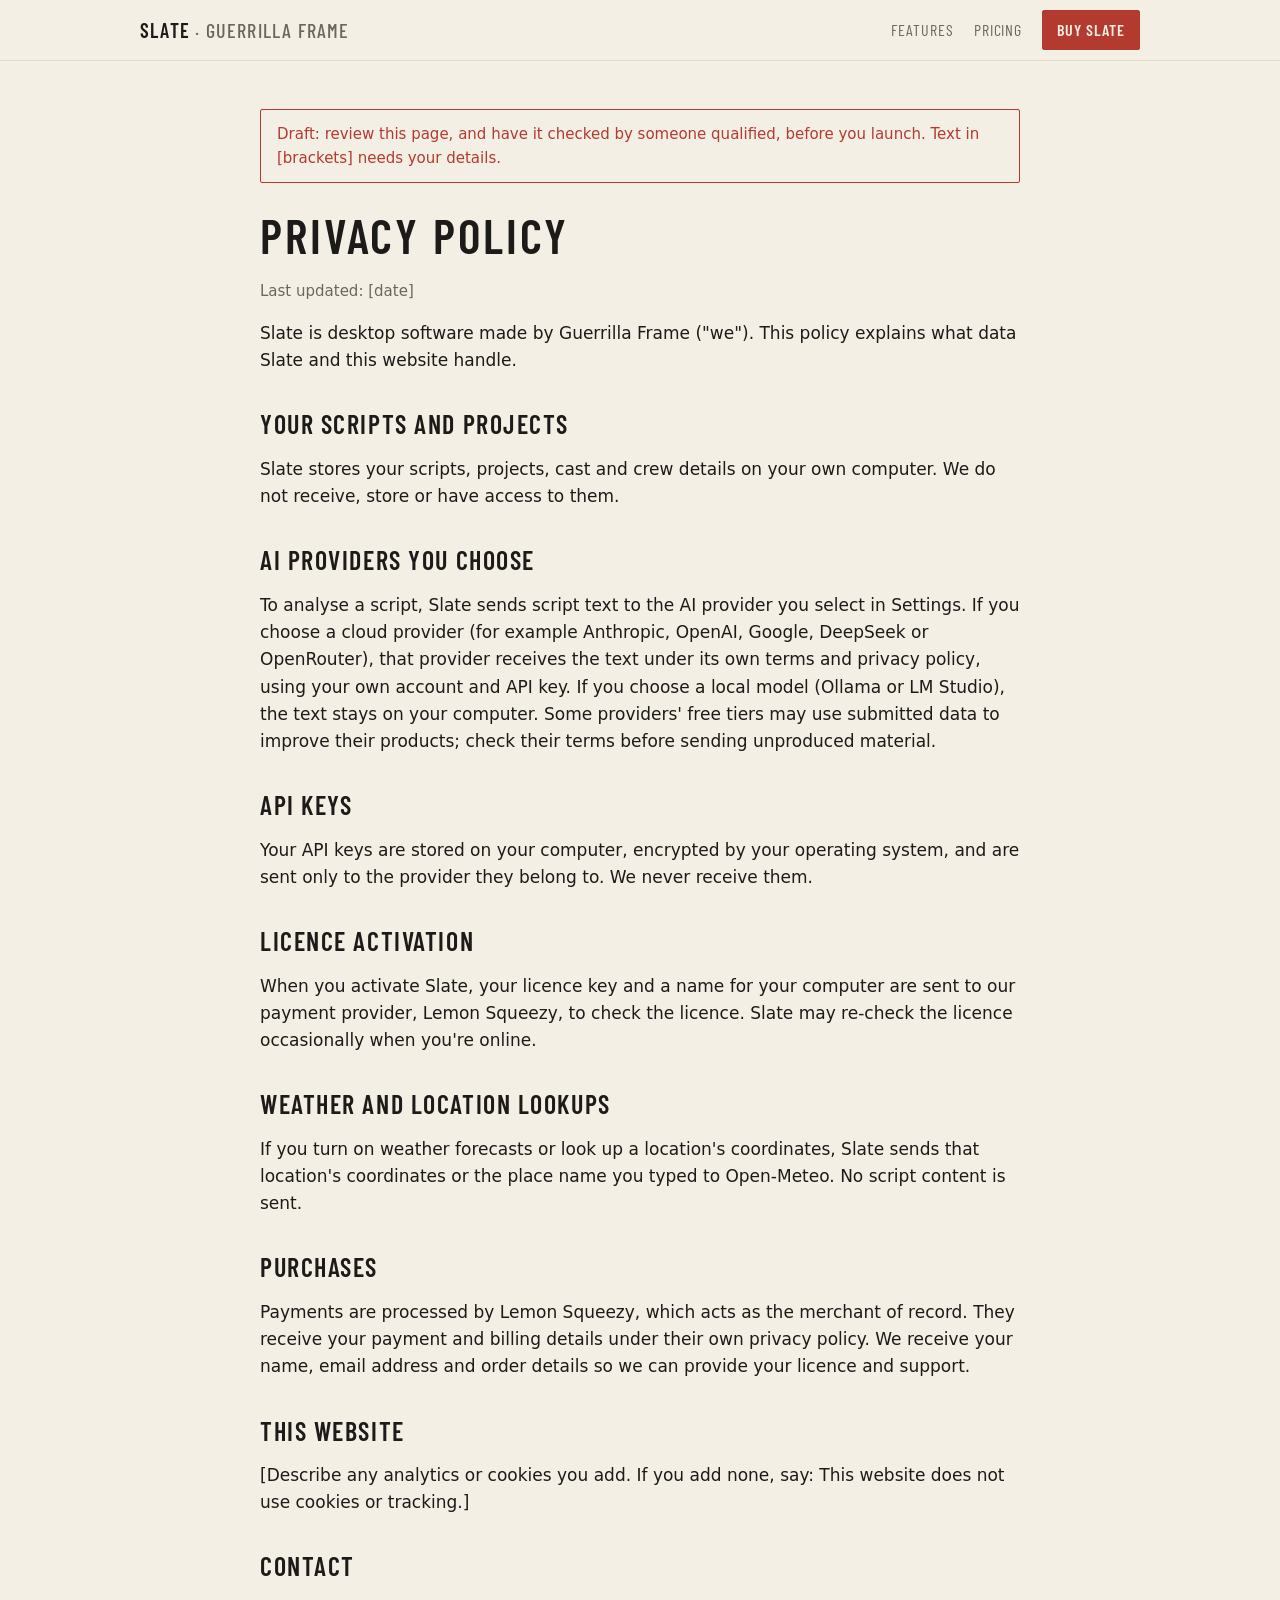
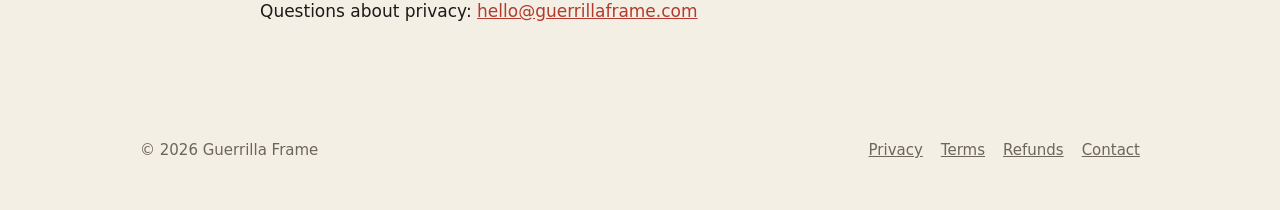
==== privacy.html @ 14476fd5 "Add files via upload" ====
<!DOCTYPE html>
<html lang="en">
<head>
  <meta charset="utf-8">
  <meta name="viewport" content="width=device-width, initial-scale=1">
  <title>Privacy policy · Slate · Guerrilla Frame</title>
  <link rel="preconnect" href="https://fonts.googleapis.com">
  <link rel="preconnect" href="https://fonts.gstatic.com" crossorigin>
  <link href="https://fonts.googleapis.com/css2?family=Barlow+Condensed:wght@500;600&family=Courier+Prime:wght@400;700&display=swap" rel="stylesheet">
  <link rel="stylesheet" href="styles.css">
</head>
<body>
<header class="site-header">
  <div class="wrap">
    <a class="brand" href="index.html">Slate <span>· Guerrilla Frame</span></a>
    <nav class="nav"><a href="index.html#features">Features</a><a href="index.html#pricing">Pricing</a><a class="btn btn-primary" href="index.html#pricing">Buy Slate</a></nav>
  </div>
</header>
<main class="wrap legal">
<p class="draft-note">Draft: review this page, and have it checked by someone qualified, before you launch. Text in [brackets] needs your details.</p>
<h1>Privacy policy</h1>
<p class="cta-note">Last updated: [date]</p>

<p>Slate is desktop software made by Guerrilla Frame ("we"). This policy explains what data Slate and this website handle.</p>
<h2>Your scripts and projects</h2>
<p>Slate stores your scripts, projects, cast and crew details on your own computer. We do not receive, store or have access to them.</p>
<h2>AI providers you choose</h2>
<p>To analyse a script, Slate sends script text to the AI provider you select in Settings. If you choose a cloud provider (for example Anthropic, OpenAI, Google, DeepSeek or OpenRouter), that provider receives the text under its own terms and privacy policy, using your own account and API key. If you choose a local model (Ollama or LM Studio), the text stays on your computer. Some providers' free tiers may use submitted data to improve their products; check their terms before sending unproduced material.</p>
<h2>API keys</h2>
<p>Your API keys are stored on your computer, encrypted by your operating system, and are sent only to the provider they belong to. We never receive them.</p>
<h2>Licence activation</h2>
<p>When you activate Slate, your licence key and a name for your computer are sent to our payment provider, Lemon Squeezy, to check the licence. Slate may re-check the licence occasionally when you're online.</p>
<h2>Weather and location lookups</h2>
<p>If you turn on weather forecasts or look up a location's coordinates, Slate sends that location's coordinates or the place name you typed to Open-Meteo. No script content is sent.</p>
<h2>Purchases</h2>
<p>Payments are processed by Lemon Squeezy, which acts as the merchant of record. They receive your payment and billing details under their own privacy policy. We receive your name, email address and order details so we can provide your licence and support.</p>
<h2>This website</h2>
<p>[Describe any analytics or cookies you add. If you add none, say: This website does not use cookies or tracking.]</p>
<h2>Contact</h2>
<p>Questions about privacy: <a href="mailto:hello@guerrillaframe.com">hello@guerrillaframe.com</a></p>

</main>
<footer>
  <div class="wrap">
    <span>© 2026 Guerrilla Frame</span>
    <nav><a href="privacy.html">Privacy</a><a href="terms.html">Terms</a><a href="refunds.html">Refunds</a><a href="mailto:hello@guerrillaframe.com">Contact</a></nav>
  </div>
</footer>
</body>
</html>
---- styles.css ----
/* Guerrilla Frame / Slate site styles
   Light theme "Script page", dark theme "Darkroom" (follows the visitor's OS setting). */

:root {
  --bg: #F4EFE4;
  --panel: #FBF8F1;
  --rule: #E3DCCB;
  --text: #1C1B19;
  --text-muted: #6B665C;
  --accent: #B23A2E;
  --accent-text: #F4EFE4;
  --info: #8FB3D9;
  --cast: #D93B3B;
  --stunt: #E8862E;
  --extras: #4E9A4A;
  --sfx: #3B78C2;
  --props: #8456B8;
  --vehicle: #E07AA8;
  --header-bg: #F4EFE4;
}

@media (prefers-color-scheme: dark) {
  :root {
    --bg: #161412;
    --panel: #2A2622;
    --rule: #3A3530;
    --text: #E8E1D6;
    --text-muted: #A39A8C;
    --accent: #C2352B;
    --accent-text: #E8E1D6;
    --info: #D99A3D;
    --header-bg: #0E0D0C;
  }
}

* { box-sizing: border-box; }

html { scroll-behavior: smooth; }

body {
  margin: 0;
  background: var(--bg);
  color: var(--text);
  font: 17px/1.6 system-ui, -apple-system, "Segoe UI", Roboto, sans-serif;
}

a { color: var(--accent); }
a:hover { text-decoration: none; }

.wrap { max-width: 1040px; margin: 0 auto; padding: 0 20px; }

/* Header */
.site-header {
  background: var(--header-bg);
  border-bottom: 1px solid var(--rule);
  position: sticky; top: 0; z-index: 10;
}
.site-header .wrap {
  display: flex; align-items: center; justify-content: space-between;
  gap: 16px; min-height: 60px;
}
.brand, .nav a, h1, h2, h3, .kicker, .btn, .strip-tag, th {
  font-family: "Barlow Condensed", system-ui, sans-serif;
  text-transform: uppercase;
  letter-spacing: 0.06em;
}
.brand { font-weight: 600; font-size: 20px; color: var(--text); text-decoration: none; }
.brand span { color: var(--text-muted); font-weight: 500; }
.nav { display: flex; gap: 20px; align-items: center; flex-wrap: wrap; }
.nav a { color: var(--text-muted); text-decoration: none; font-size: 16px; }
.nav a:hover { color: var(--text); }

/* Buttons */
.btn {
  display: inline-block; padding: 10px 20px; border-radius: 2px;
  font-weight: 600; font-size: 18px; text-decoration: none;
  border: 1px solid var(--accent);
}
.btn-primary { background: var(--accent); color: var(--accent-text); }
.btn-primary:hover { filter: brightness(1.08); }
.btn-ghost { color: var(--text); border-color: var(--rule); }
.btn-ghost:hover { border-color: var(--text-muted); }
.nav .btn { color: var(--accent-text); padding: 6px 14px; font-size: 16px; }

/* Hero */
.hero { padding: 72px 0 56px; border-bottom: 1px solid var(--rule); }
.kicker { color: var(--accent); font-size: 16px; font-weight: 600; margin: 0 0 12px; }
h1 { font-size: clamp(40px, 7vw, 72px); line-height: 1; margin: 0 0 20px; font-weight: 600; }
.lede { font-size: 20px; max-width: 640px; margin: 0 0 28px; }
.lede .mono, .mono { font-family: "Courier Prime", "Courier New", monospace; }
.cta-row { display: flex; gap: 12px; flex-wrap: wrap; align-items: center; }
.cta-note { color: var(--text-muted); font-size: 15px; }

/* Sections */
section { padding: 64px 0; border-bottom: 1px solid var(--rule); }
h2 { font-size: clamp(28px, 4vw, 40px); margin: 0 0 12px; font-weight: 600; line-height: 1.1; }
.section-intro { color: var(--text-muted); max-width: 680px; margin: 0 0 32px; }
h3 { font-size: 21px; margin: 0 0 6px; font-weight: 600; }

/* Screenshot placeholders */
.shot {
  margin-top: 40px; border: 1px solid var(--rule); border-radius: 4px;
  background: var(--panel); aspect-ratio: 16 / 9;
  display: flex; align-items: center; justify-content: center;
  color: var(--text-muted); font-family: "Courier Prime", monospace; font-size: 15px;
  text-align: center; padding: 16px; overflow: hidden;
}
.shot img { width: 100%; height: 100%; object-fit: cover; display: block; }

/* Feature grid */
.grid { display: grid; grid-template-columns: repeat(auto-fit, minmax(280px, 1fr)); gap: 16px; }
.card {
  background: var(--panel); border: 1px solid var(--rule); border-radius: 4px;
  padding: 20px 20px 20px 18px; border-left: 3px solid var(--rule);
}
.card p { margin: 0; color: var(--text-muted); font-size: 16px; }
.card.c-cast { border-left-color: var(--cast); }
.card.c-stunt { border-left-color: var(--stunt); }
.card.c-extras { border-left-color: var(--extras); }
.card.c-sfx { border-left-color: var(--sfx); }
.card.c-props { border-left-color: var(--props); }
.card.c-vehicle { border-left-color: var(--vehicle); }

/* Strip sample */
.strip {
  display: grid; grid-template-columns: 90px 1fr; margin-top: 32px;
  border: 1px solid var(--rule); border-radius: 4px; overflow: hidden; background: var(--panel);
}
.strip-num {
  background: #2C4A6E; color: #E8E1D6; display: flex; flex-direction: column;
  align-items: center; justify-content: center; font-family: "Barlow Condensed", sans-serif;
  font-weight: 600; letter-spacing: 0.06em; padding: 12px 4px;
}
.strip-num b { font-size: 26px; }
.strip-body { padding: 14px 18px; }
.strip-head { font-family: "Courier Prime", monospace; font-weight: 700; display: flex; justify-content: space-between; gap: 8px; }
.strip-head .pg { color: var(--accent); }
.strip-body p { margin: 6px 0 10px; font-family: "Courier Prime", monospace; color: var(--text-muted); font-size: 15px; }
.tags { display: flex; gap: 6px; flex-wrap: wrap; }
.strip-tag { font-size: 14px; padding: 1px 8px; border-radius: 2px; border-left: 3px solid; background: var(--bg); font-weight: 600; }
.t-cast { border-color: var(--cast); }
.t-stunt { border-color: var(--stunt); }
.t-sfx { border-color: var(--sfx); }
.t-veh { border-color: var(--vehicle); }

/* AI choice table */
table { width: 100%; border-collapse: collapse; background: var(--panel); border: 1px solid var(--rule); }
th, td { text-align: left; padding: 12px 14px; border-bottom: 1px solid var(--rule); vertical-align: top; }
th { font-size: 16px; color: var(--text-muted); font-weight: 600; }
td { font-size: 16px; }
tr:last-child td { border-bottom: 0; }
.table-scroll { overflow-x: auto; }

/* Pricing */
.price-box {
  background: var(--panel); border: 1px solid var(--rule); border-top: 3px solid var(--accent);
  border-radius: 4px; padding: 28px; max-width: 520px;
}
.price { font-family: "Barlow Condensed", sans-serif; font-size: 56px; font-weight: 600; line-height: 1; margin: 0 0 4px; }
.price small { font-size: 20px; color: var(--text-muted); letter-spacing: 0.06em; }
.price-box ul { padding-left: 20px; margin: 16px 0 24px; }
.price-box li { margin-bottom: 4px; }

/* FAQ */
details { border-bottom: 1px solid var(--rule); padding: 14px 0; }
details:first-of-type { border-top: 1px solid var(--rule); }
summary { cursor: pointer; font-weight: 600; }
details p { margin: 10px 0 0; color: var(--text-muted); }

/* About */
.about { display: grid; grid-template-columns: 1fr; gap: 16px; max-width: 720px; }

/* Footer */
footer { padding: 32px 0 48px; color: var(--text-muted); font-size: 15px; }
footer .wrap { display: flex; justify-content: space-between; gap: 16px; flex-wrap: wrap; }
footer a { color: var(--text-muted); }
footer nav { display: flex; gap: 18px; flex-wrap: wrap; }

/* Legal pages */
.legal { padding: 48px 0 64px; max-width: 760px; }
.legal h1 { font-size: clamp(34px, 5vw, 48px); }
.legal h2 { font-size: 26px; margin-top: 36px; }
.draft-note {
  border: 1px solid var(--accent); border-radius: 2px; padding: 12px 16px;
  color: var(--accent); font-size: 15px; margin: 0 0 28px;
}

/* Focus visibility */
a:focus-visible, summary:focus-visible { outline: 2px solid var(--info); outline-offset: 2px; }

@media (max-width: 640px) {
  .nav a:not(.btn) { display: none; }
  .hero { padding: 48px 0 40px; }
  section { padding: 48px 0; }
  .strip { grid-template-columns: 64px 1fr; }
}
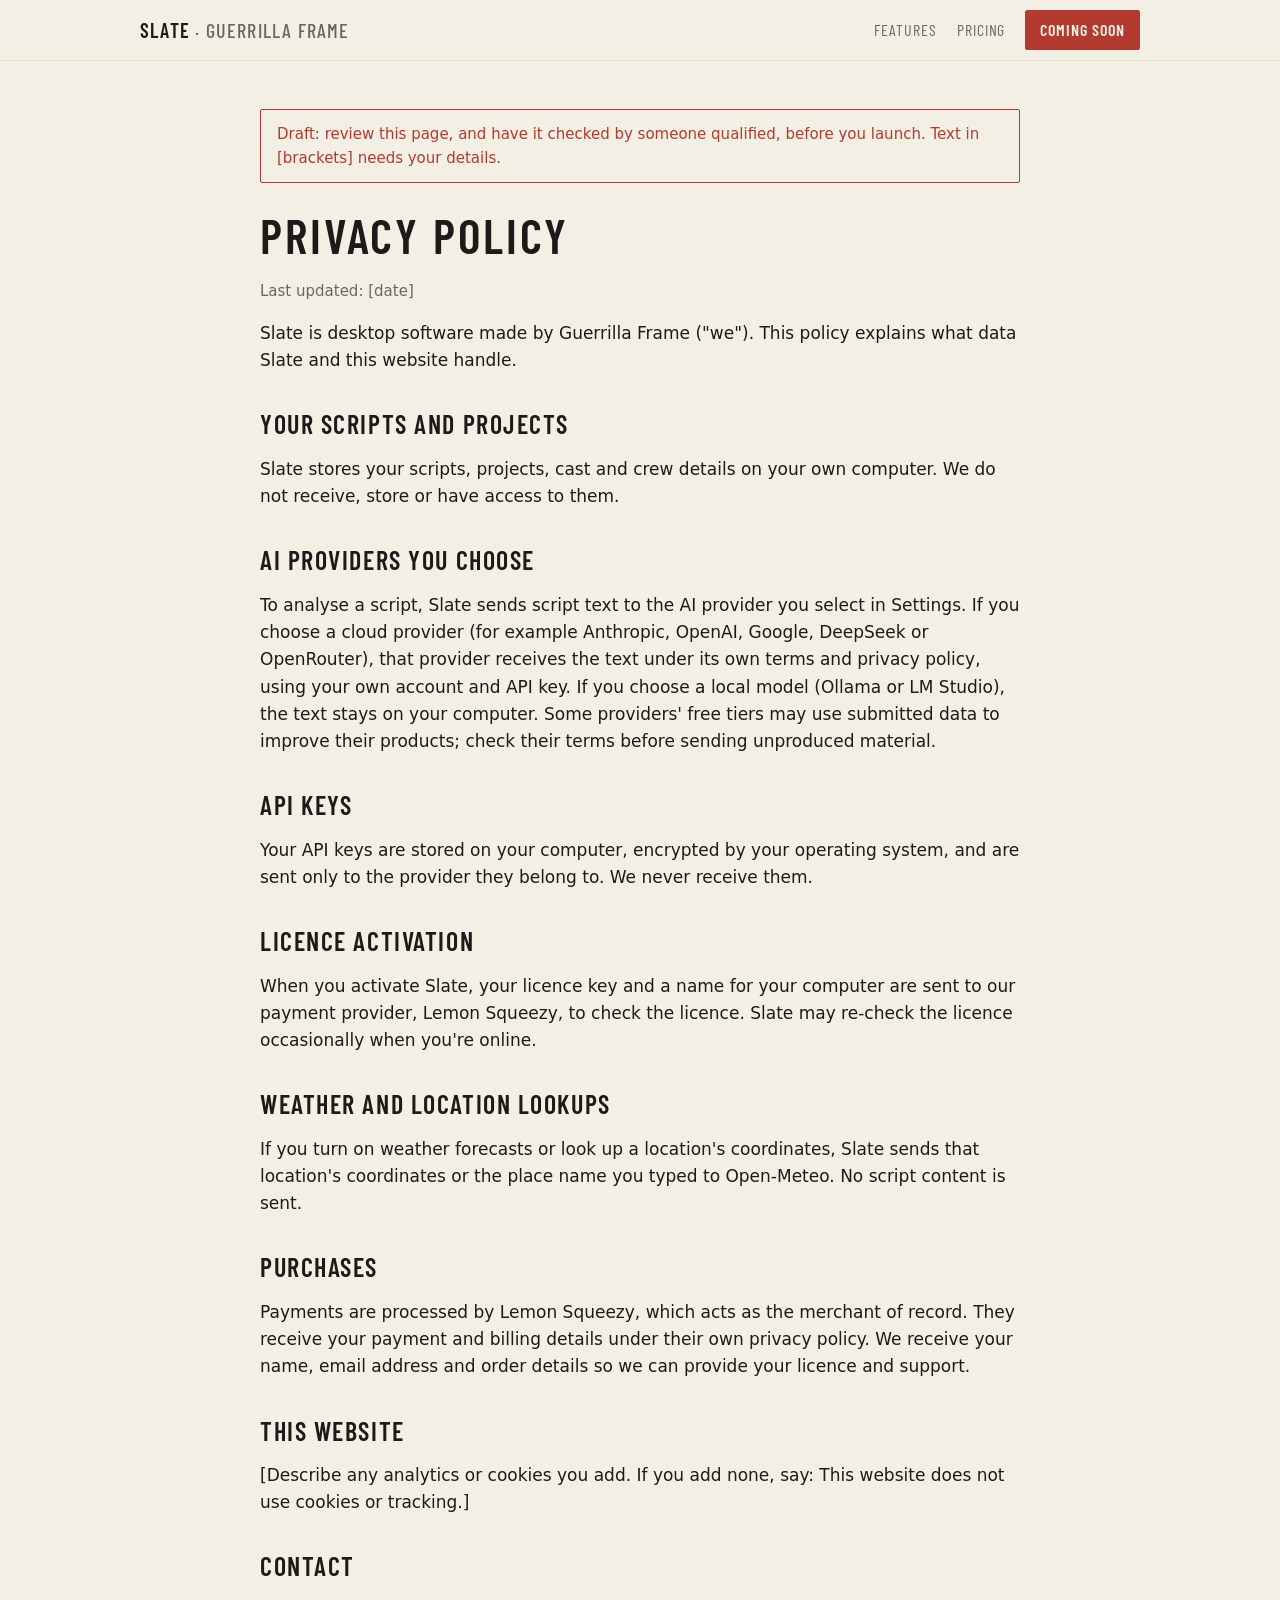
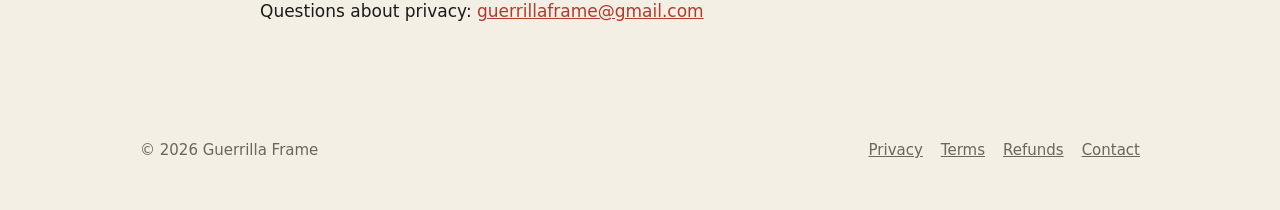
==== commit 3c2ab440: "Add files via upload" ====
--- a/privacy.html
+++ b/privacy.html
@@ -13,7 +13,7 @@
 <header class="site-header">
   <div class="wrap">
     <a class="brand" href="index.html">Slate <span>· Guerrilla Frame</span></a>
-    <nav class="nav"><a href="index.html#features">Features</a><a href="index.html#pricing">Pricing</a><a class="btn btn-primary" href="index.html#pricing">Buy Slate</a></nav>
+    <nav class="nav"><a href="index.html#features">Features</a><a href="index.html#pricing">Pricing</a><a class="btn btn-primary" href="index.html#pricing">Coming soon</a></nav>
   </div>
 </header>
 <main class="wrap legal">
@@ -37,13 +37,13 @@
 <h2>This website</h2>
 <p>[Describe any analytics or cookies you add. If you add none, say: This website does not use cookies or tracking.]</p>
 <h2>Contact</h2>
-<p>Questions about privacy: <a href="mailto:hello@guerrillaframe.com">hello@guerrillaframe.com</a></p>
+<p>Questions about privacy: <a href="mailto:guerrillaframe@gmail.com">guerrillaframe@gmail.com</a></p>
 
 </main>
 <footer>
   <div class="wrap">
     <span>© 2026 Guerrilla Frame</span>
-    <nav><a href="privacy.html">Privacy</a><a href="terms.html">Terms</a><a href="refunds.html">Refunds</a><a href="mailto:hello@guerrillaframe.com">Contact</a></nav>
+    <nav><a href="privacy.html">Privacy</a><a href="terms.html">Terms</a><a href="refunds.html">Refunds</a><a href="mailto:guerrillaframe@gmail.com">Contact</a></nav>
   </div>
 </footer>
 </body>
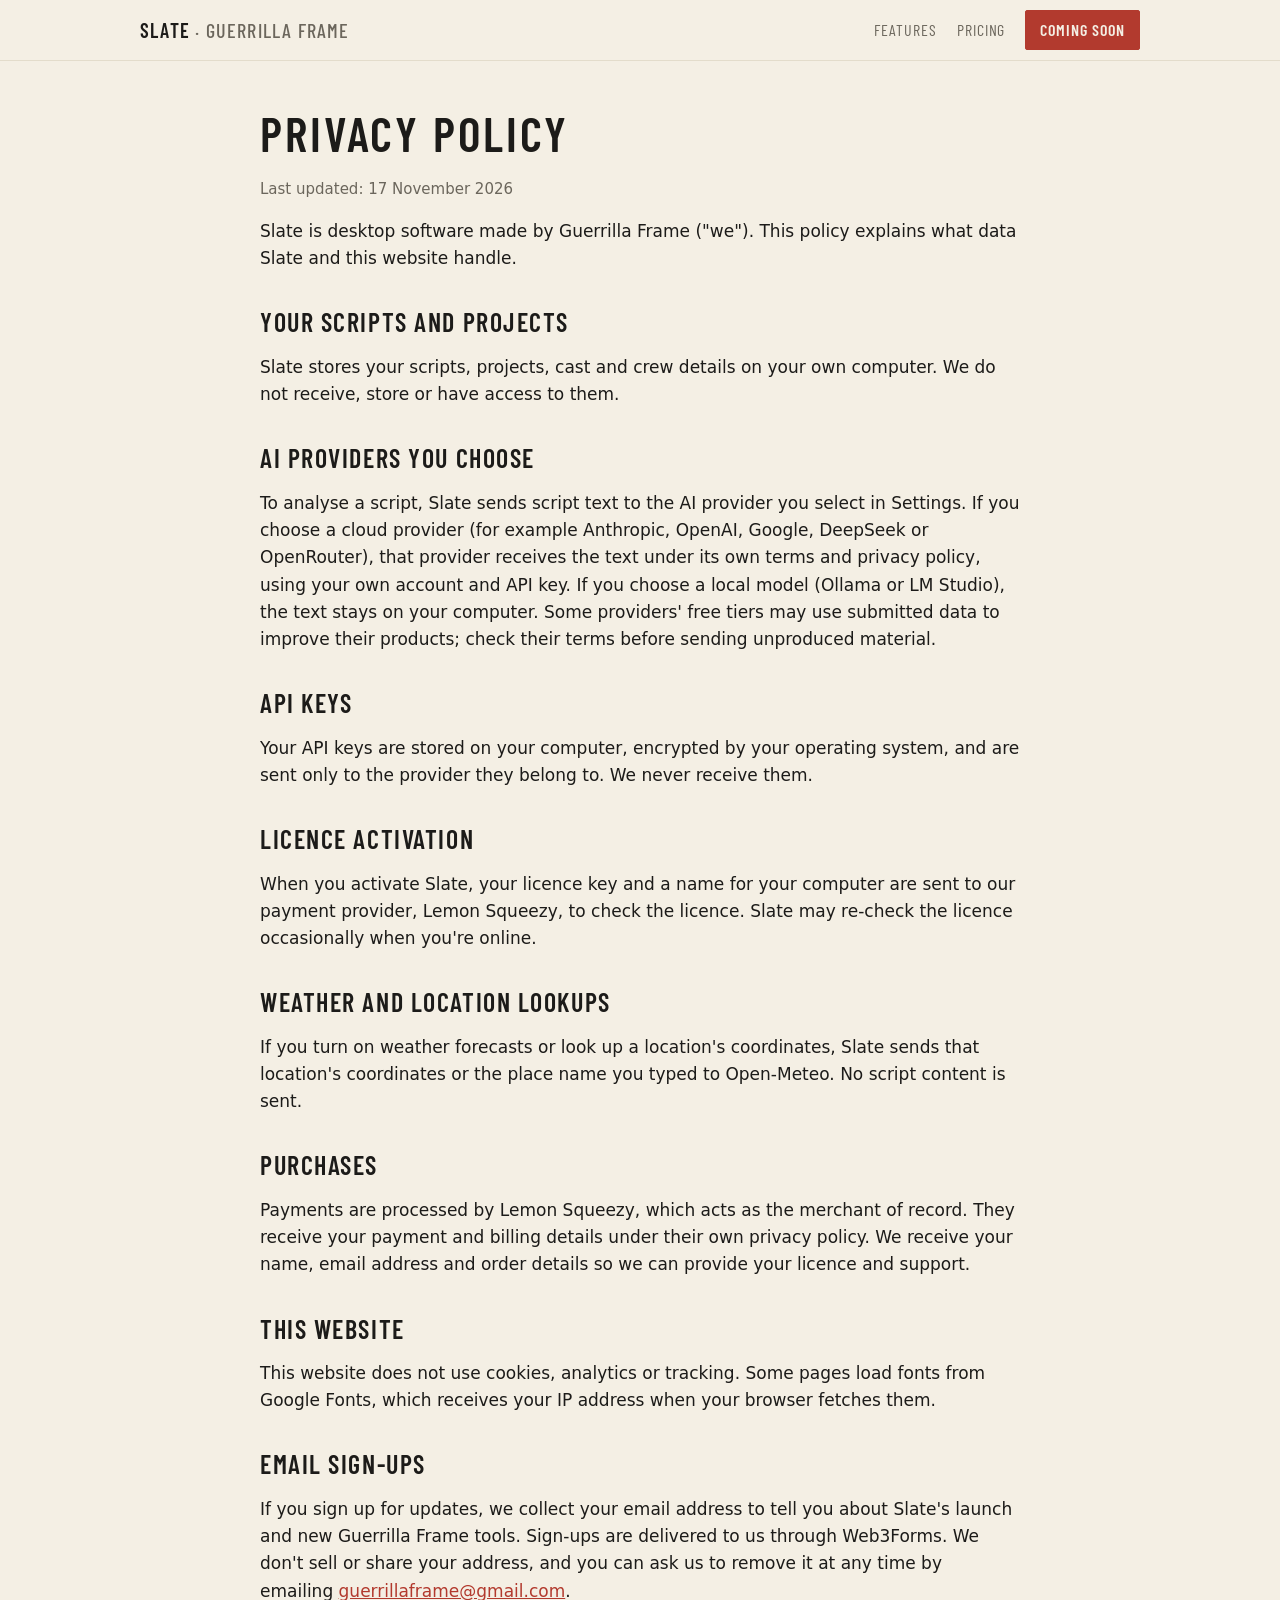
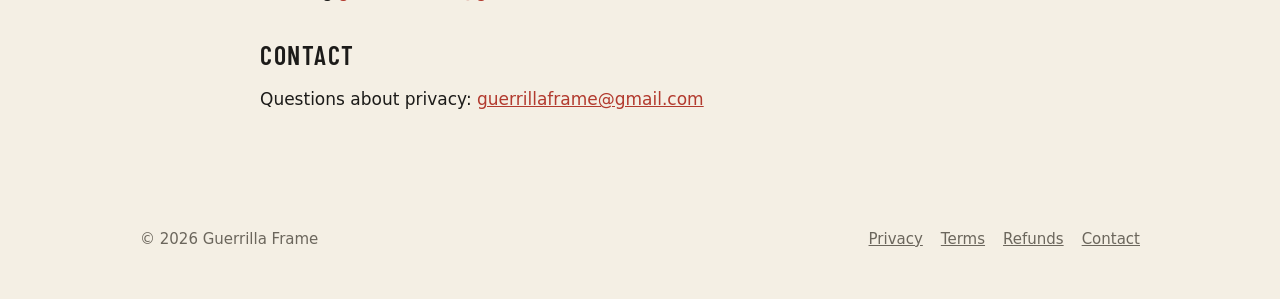
==== commit d2ae5b9b: "Remove draft notices and fill in policy placeholders - Terms: 2-computer licence, South African gove" ====
--- a/privacy.html
+++ b/privacy.html
@@ -17,9 +17,8 @@
   </div>
 </header>
 <main class="wrap legal">
-<p class="draft-note">Draft: review this page, and have it checked by someone qualified, before you launch. Text in [brackets] needs your details.</p>
 <h1>Privacy policy</h1>
-<p class="cta-note">Last updated: [date]</p>
+<p class="cta-note">Last updated: 17 November 2026</p>
 
 <p>Slate is desktop software made by Guerrilla Frame ("we"). This policy explains what data Slate and this website handle.</p>
 <h2>Your scripts and projects</h2>
@@ -35,7 +34,9 @@
 <h2>Purchases</h2>
 <p>Payments are processed by Lemon Squeezy, which acts as the merchant of record. They receive your payment and billing details under their own privacy policy. We receive your name, email address and order details so we can provide your licence and support.</p>
 <h2>This website</h2>
-<p>[Describe any analytics or cookies you add. If you add none, say: This website does not use cookies or tracking.]</p>
+<p>This website does not use cookies, analytics or tracking. Some pages load fonts from Google Fonts, which receives your IP address when your browser fetches them.</p>
+<h2>Email sign-ups</h2>
+<p>If you sign up for updates, we collect your email address to tell you about Slate's launch and new Guerrilla Frame tools. Sign-ups are delivered to us through Web3Forms. We don't sell or share your address, and you can ask us to remove it at any time by emailing <a href="mailto:guerrillaframe@gmail.com">guerrillaframe@gmail.com</a>.</p>
 <h2>Contact</h2>
 <p>Questions about privacy: <a href="mailto:guerrillaframe@gmail.com">guerrillaframe@gmail.com</a></p>
 
--- a/styles.css
+++ b/styles.css
@@ -194,3 +194,38 @@
   section { padding: 48px 0; }
   .strip { grid-template-columns: 64px 1fr; }
 }
+
+/* Screenshot gallery */
+.gallery { position: relative; margin-top: 40px; }
+.gallery-track {
+  display: flex; overflow-x: auto; scroll-snap-type: x mandatory;
+  scroll-behavior: smooth; border: 1px solid var(--rule); border-radius: 4px;
+  background: var(--panel); scrollbar-width: none;
+}
+.gallery-track::-webkit-scrollbar { display: none; }
+.gallery-track:focus-visible { outline: 2px solid var(--info); outline-offset: 2px; }
+.slide { flex: 0 0 100%; margin: 0; scroll-snap-align: start; }
+.slide img { display: block; width: 100%; aspect-ratio: 16 / 9; object-fit: contain; background: var(--panel); }
+.slide figcaption {
+  padding: 10px 16px; font-size: 15px; color: var(--text-muted);
+  border-top: 1px solid var(--rule);
+}
+.gallery-btn {
+  position: absolute; top: calc(50% - 22px); transform: translateY(-50%);
+  width: 44px; height: 44px; border-radius: 2px; border: 1px solid var(--rule);
+  background: var(--bg); color: var(--text); font-size: 28px; line-height: 1;
+  cursor: pointer; opacity: 0.92;
+}
+.gallery-btn:hover { border-color: var(--text-muted); opacity: 1; }
+.gallery-btn:focus-visible { outline: 2px solid var(--info); outline-offset: 2px; }
+.gallery-btn.prev { left: 10px; }
+.gallery-btn.next { right: 10px; }
+.gallery-dots { display: flex; justify-content: center; gap: 8px; margin-top: 14px; }
+.gallery-dots button {
+  width: 10px; height: 10px; padding: 0; border-radius: 50%;
+  border: 1px solid var(--text-muted); background: transparent; cursor: pointer;
+}
+.gallery-dots button[aria-selected="true"] { background: var(--accent); border-color: var(--accent); }
+.gallery.single .gallery-btn, .gallery.single .gallery-dots { display: none; }
+@media (max-width: 640px) { .gallery-btn { width: 36px; height: 36px; font-size: 22px; } }
+@media (prefers-reduced-motion: reduce) { .gallery-track { scroll-behavior: auto; } }
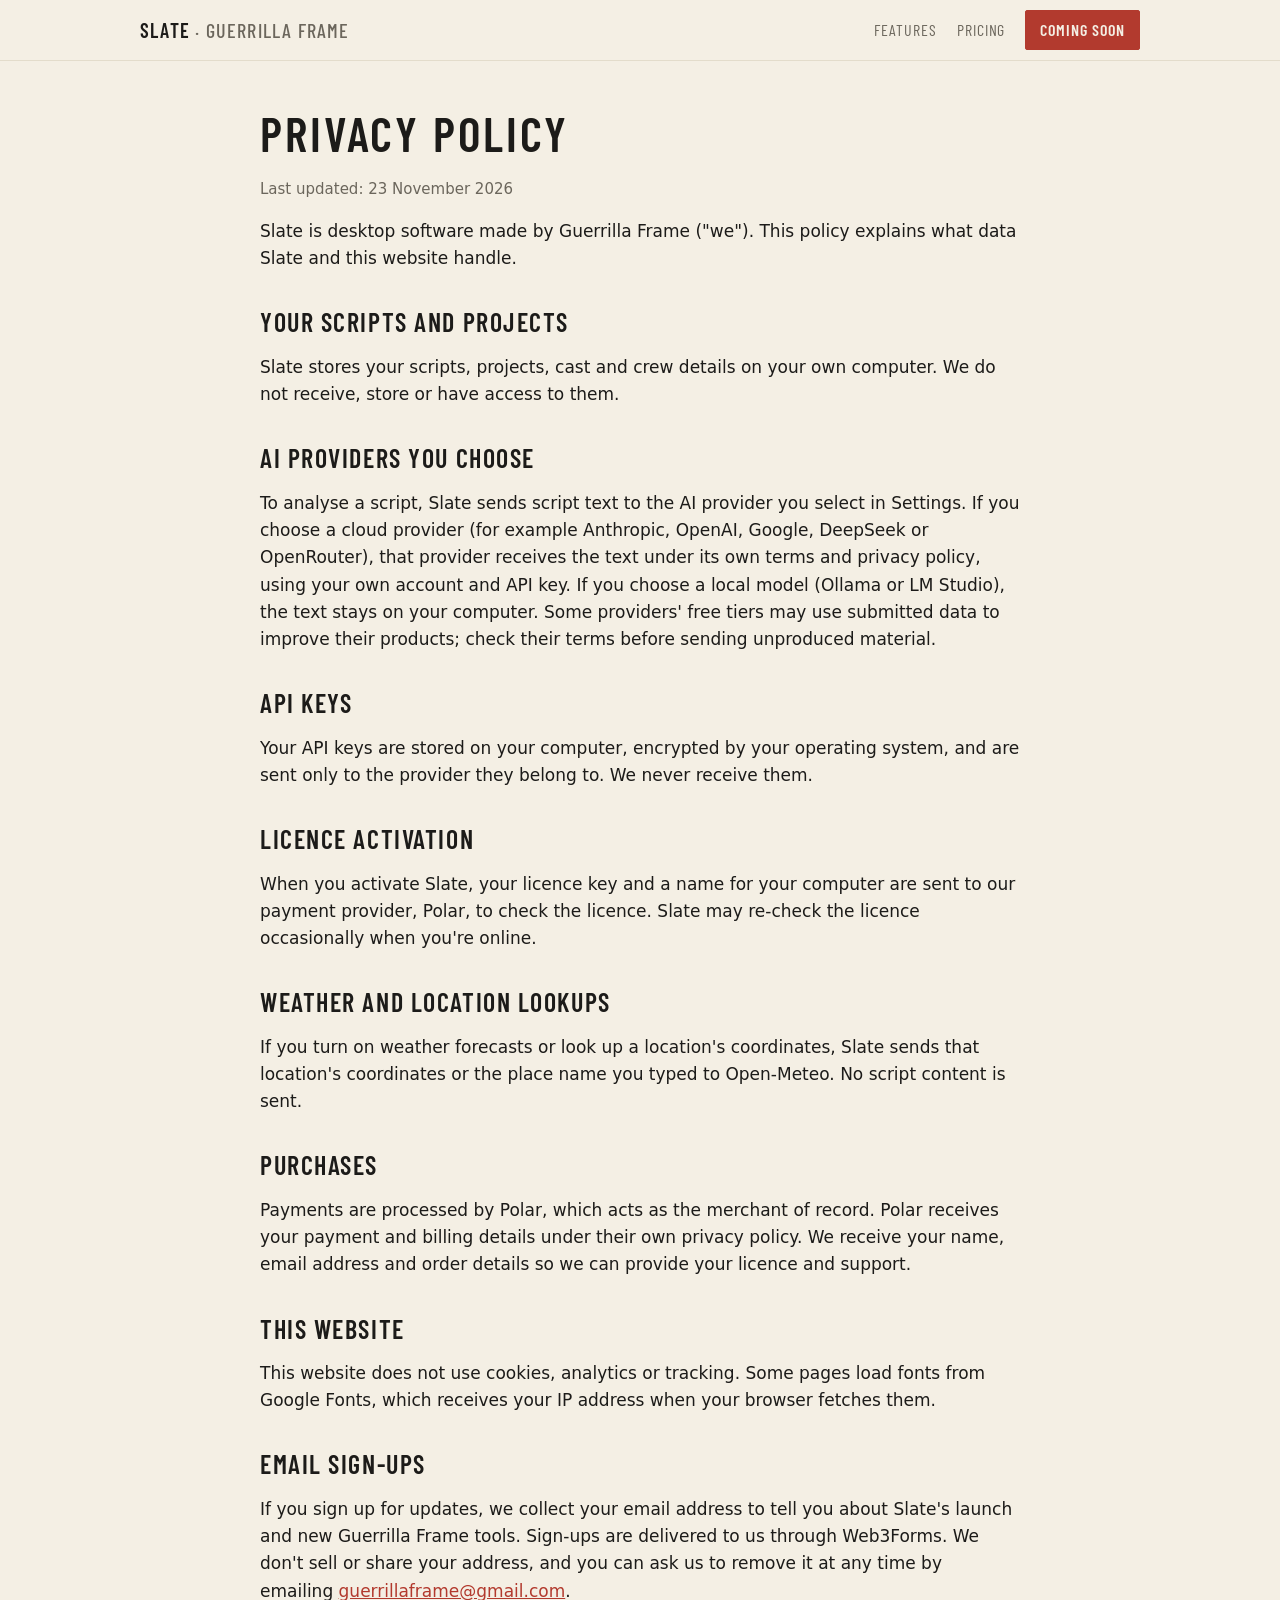
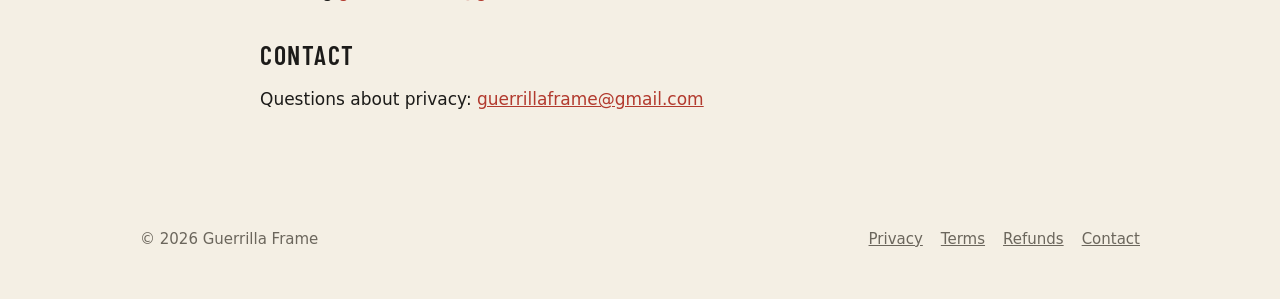
==== commit 7c70e459: "Add 'You own your copy' licence terms and switch checkout wording to Polar Co-Authored-By: Claude Op" ====
--- a/privacy.html
+++ b/privacy.html
@@ -7,6 +7,9 @@
   <link rel="preconnect" href="https://fonts.googleapis.com">
   <link rel="preconnect" href="https://fonts.gstatic.com" crossorigin>
   <link href="https://fonts.googleapis.com/css2?family=Barlow+Condensed:wght@500;600&family=Courier+Prime:wght@400;700&display=swap" rel="stylesheet">
+  <link rel="icon" type="image/png" sizes="32x32" href="img/brand/slate-icon-32.png">
+  <link rel="icon" type="image/png" sizes="48x48" href="img/brand/slate-icon-48.png">
+  <link rel="apple-touch-icon" href="img/brand/slate-icon-180.png">
   <link rel="stylesheet" href="styles.css">
 </head>
 <body>
@@ -18,7 +21,7 @@
 </header>
 <main class="wrap legal">
 <h1>Privacy policy</h1>
-<p class="cta-note">Last updated: 17 November 2026</p>
+<p class="cta-note">Last updated: 23 November 2026</p>
 
 <p>Slate is desktop software made by Guerrilla Frame ("we"). This policy explains what data Slate and this website handle.</p>
 <h2>Your scripts and projects</h2>
@@ -28,11 +31,11 @@
 <h2>API keys</h2>
 <p>Your API keys are stored on your computer, encrypted by your operating system, and are sent only to the provider they belong to. We never receive them.</p>
 <h2>Licence activation</h2>
-<p>When you activate Slate, your licence key and a name for your computer are sent to our payment provider, Lemon Squeezy, to check the licence. Slate may re-check the licence occasionally when you're online.</p>
+<p>When you activate Slate, your licence key and a name for your computer are sent to our payment provider, Polar, to check the licence. Slate may re-check the licence occasionally when you're online.</p>
 <h2>Weather and location lookups</h2>
 <p>If you turn on weather forecasts or look up a location's coordinates, Slate sends that location's coordinates or the place name you typed to Open-Meteo. No script content is sent.</p>
 <h2>Purchases</h2>
-<p>Payments are processed by Lemon Squeezy, which acts as the merchant of record. They receive your payment and billing details under their own privacy policy. We receive your name, email address and order details so we can provide your licence and support.</p>
+<p>Payments are processed by Polar, which acts as the merchant of record. Polar receives your payment and billing details under their own privacy policy. We receive your name, email address and order details so we can provide your licence and support.</p>
 <h2>This website</h2>
 <p>This website does not use cookies, analytics or tracking. Some pages load fonts from Google Fonts, which receives your IP address when your browser fetches them.</p>
 <h2>Email sign-ups</h2>
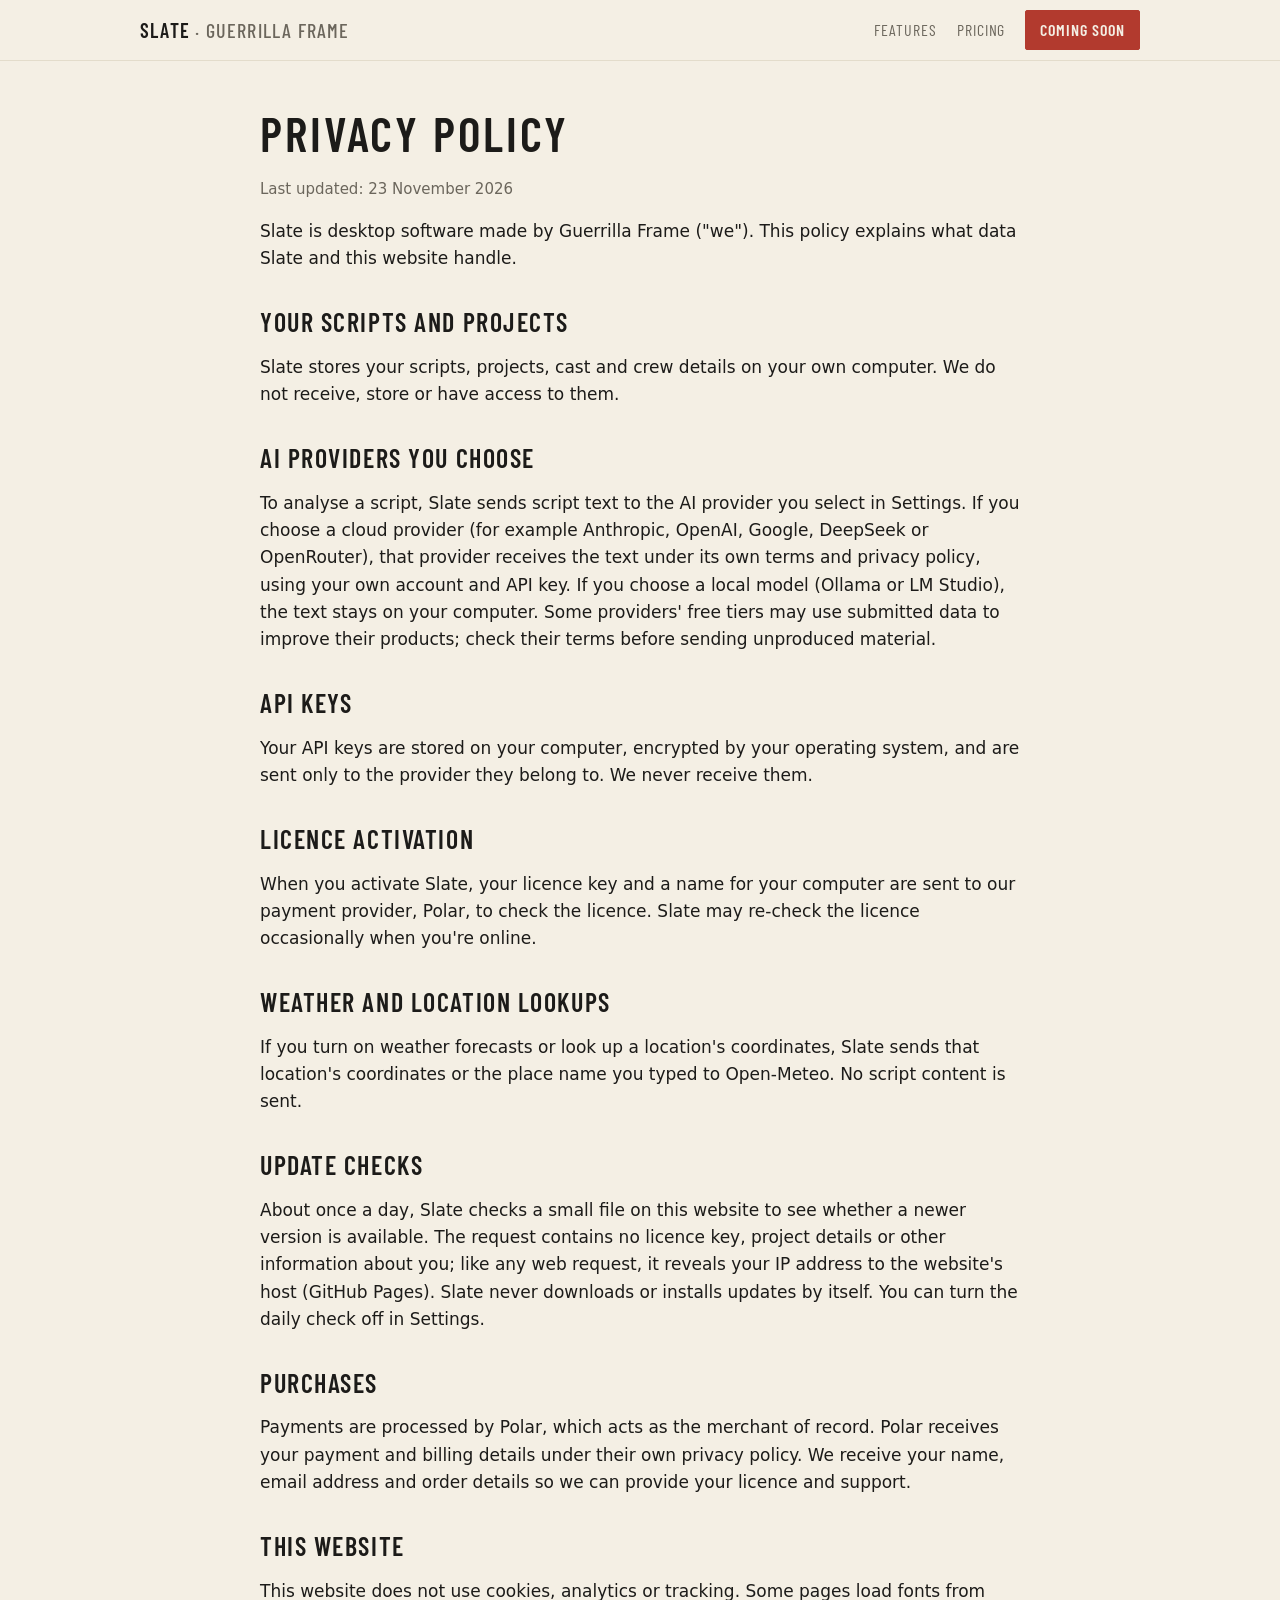
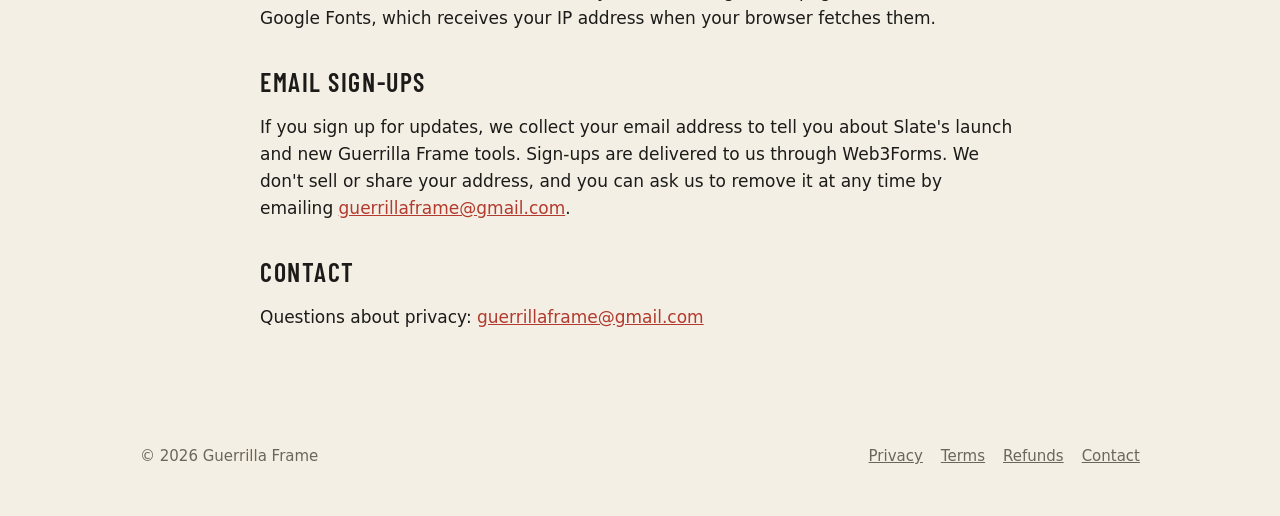
==== commit 841a54b2: "Privacy: describe Slate's update check Co-Authored-By: Claude Opus 5.5 <noreply@anthropic.com> Claud" ====
--- a/privacy.html
+++ b/privacy.html
@@ -34,6 +34,8 @@
 <p>When you activate Slate, your licence key and a name for your computer are sent to our payment provider, Polar, to check the licence. Slate may re-check the licence occasionally when you're online.</p>
 <h2>Weather and location lookups</h2>
 <p>If you turn on weather forecasts or look up a location's coordinates, Slate sends that location's coordinates or the place name you typed to Open-Meteo. No script content is sent.</p>
+<h2>Update checks</h2>
+<p>About once a day, Slate checks a small file on this website to see whether a newer version is available. The request contains no licence key, project details or other information about you; like any web request, it reveals your IP address to the website's host (GitHub Pages). Slate never downloads or installs updates by itself. You can turn the daily check off in Settings.</p>
 <h2>Purchases</h2>
 <p>Payments are processed by Polar, which acts as the merchant of record. Polar receives your payment and billing details under their own privacy policy. We receive your name, email address and order details so we can provide your licence and support.</p>
 <h2>This website</h2>
